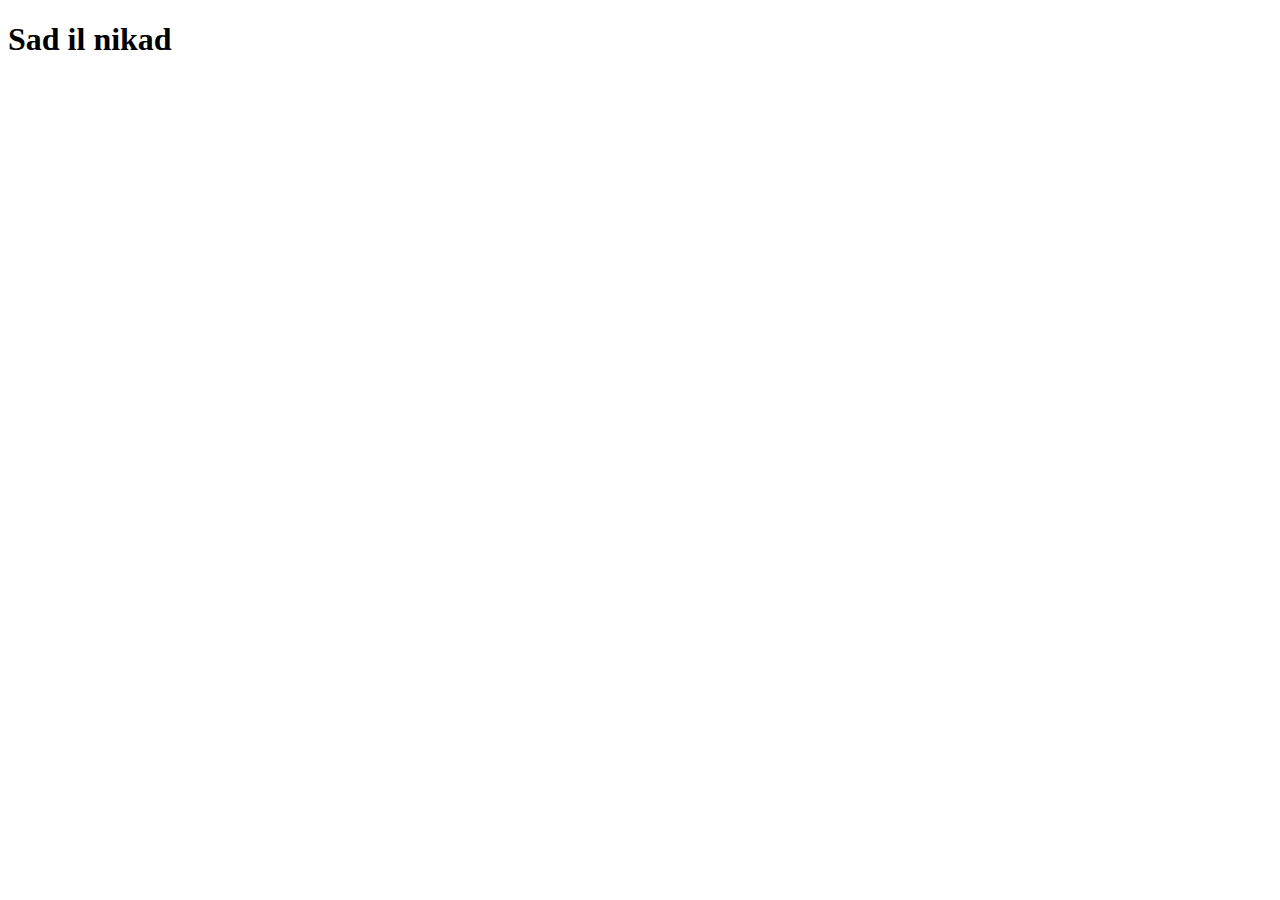
==== index.html @ 03005bd8 "first commit" ====
<!DOCTYPE html>
<html lang="en">
<head>
    <meta charset="UTF-8">
    <meta name="viewport" content="width=device-width, initial-scale=1.0">
    <title>pro-page</title>
</head>
<body>
    <h1>Sad il nikad</h1>
    
</body>
</html>
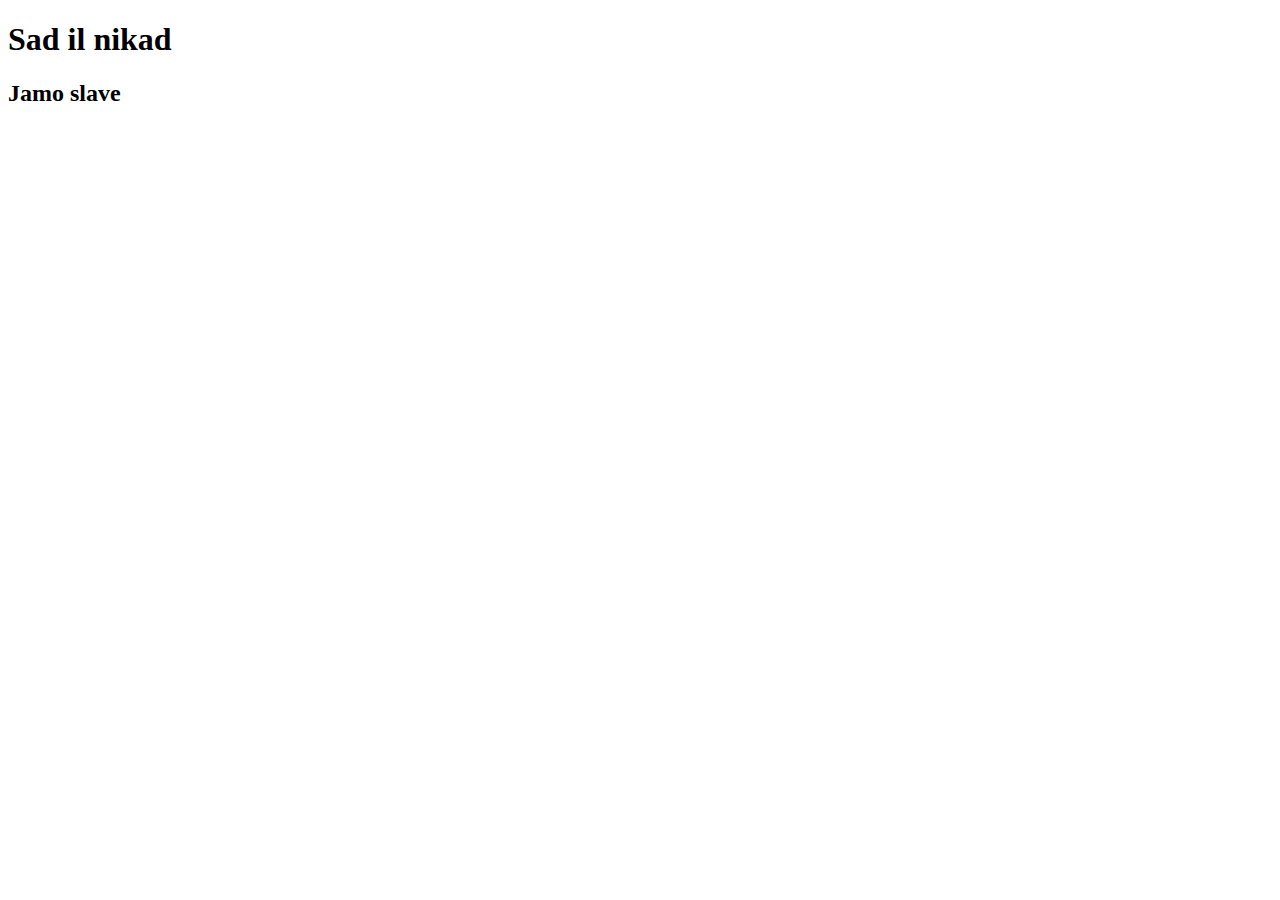
==== commit 9b0e94e1: "second commit" ====
--- a/index.html
+++ b/index.html
@@ -7,6 +7,7 @@
 </head>
 <body>
     <h1>Sad il nikad</h1>
+    <h2>Jamo slave</h2>
     
 </body>
 </html>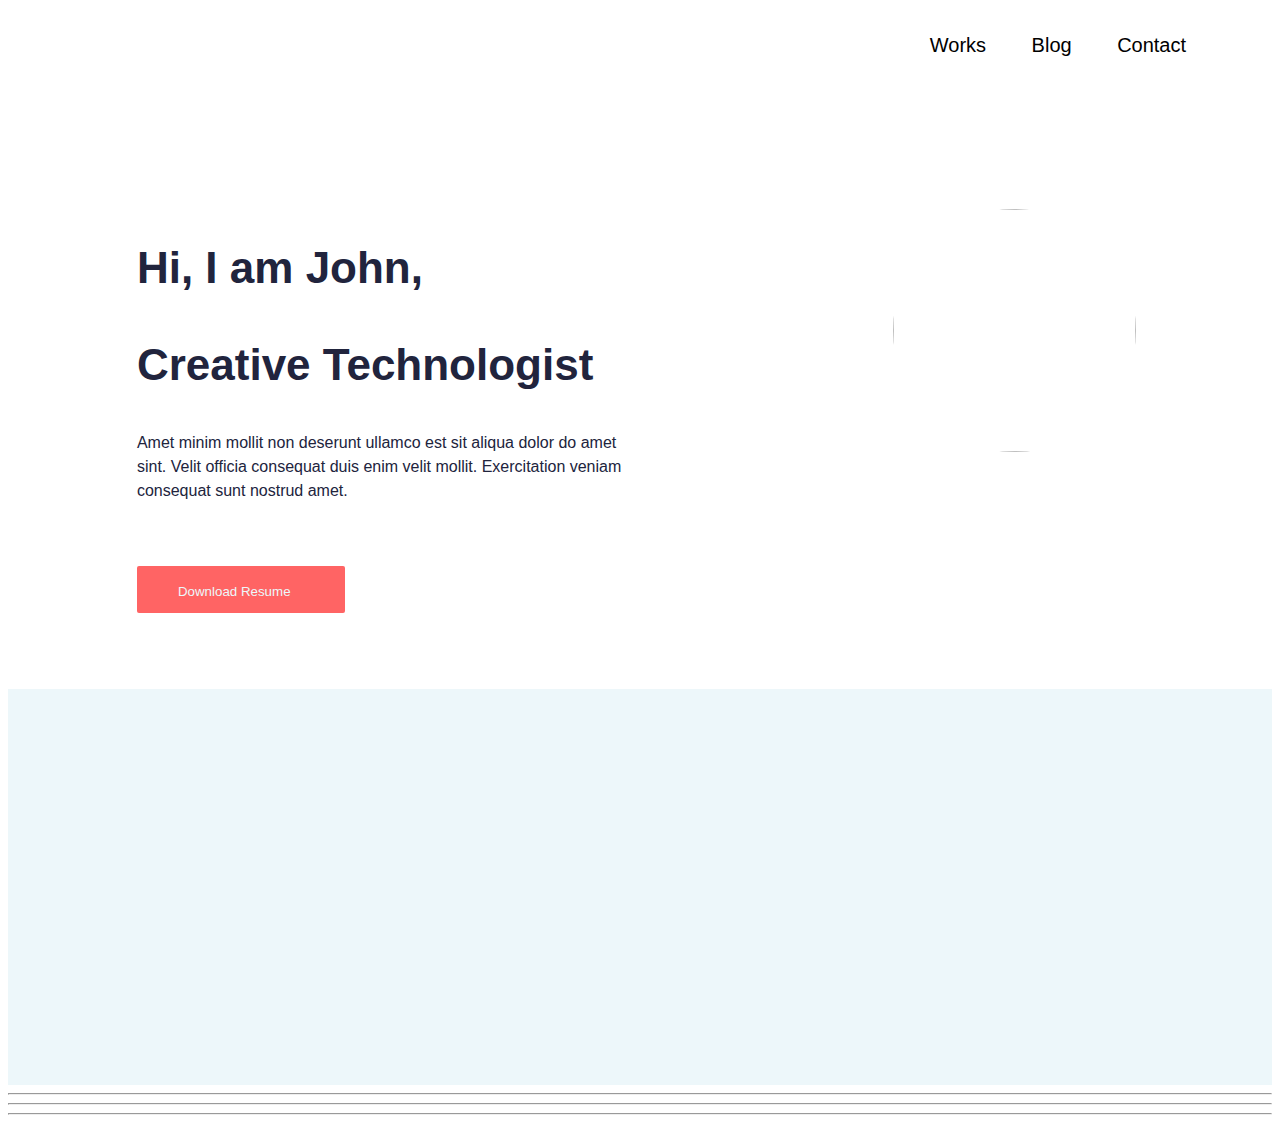
==== commit 57c68d35: "adds" ====
--- a/index.html
+++ b/index.html
@@ -3,11 +3,49 @@
 <head>
     <meta charset="UTF-8">
     <meta name="viewport" content="width=device-width, initial-scale=1.0">
+    <link rel="stylesheet" href="./styles.css">
     <title>pro-page</title>
 </head>
 <body>
-    <h1>Sad il nikad</h1>
-    <h2>Jamo slave</h2>
+    <header>
+        <nav>
+            <div class="works">Works</div>
+            <div class="Blog">Blog</div>
+            <div class="contact">Contact</div>
+        </nav>
+        <div class="one">
+        <div class="left">
+        <h1>Hi, I am John,</h1>
+            <h2>Creative Technologist</h2>
+        <p>Amet minim mollit non deserunt ullamco est sit aliqua dolor do amet sint. Velit officia consequat duis enim velit mollit. Exercitation veniam consequat sunt nostrud amet.</p>
+        <button>
+            <div class="button">Download Resume</div>
+        </button>
+    </div>
+    <div class="right">
+        <img src="https://media.licdn.com/dms/image/C5103AQF0Eo6iZJomJw/profile-displayphoto-shrink_400_400/0/1516503874235?e=1712793600&v=beta&t=aLC0ZxQ8sCHpFwIGe3-WvV6Z8uPuL1r4CZ-UzXwDHxU"/>
+    </div>
+</div>
+    </header>
+   <div class="blue">
+    <div class="left-side">
+        <div class="post"></div>
+        <div class="white-left"></div>
+    </div>
+    <div class="right-side">
+        <div class="view-all"></div>
+        <div class="white-right"></div>
+    </div>
+   </div>
+   <div class="featured-works">
+    <div class="dashboards"></div>
+    <hr></hr>
+    <div class="portraits"></div>
+    <hr></hr>
+    <div class="36days"></div>
+    <hr></hr>
+   </div>
+   <footer></footer>
     
 </body>
 </html>--- a/styles.css
+++ b/styles.css
@@ -0,0 +1,127 @@
+html{
+    margin: 0;
+ 
+}
+    
+
+
+
+
+
+
+body{
+   
+    
+
+    
+
+
+}
+nav {
+    display: flex;
+    flex-direction: row;
+    justify-content: flex-end;
+    margin-right: 5%;
+    font-family: sans-serif;
+    font-size: 20px;
+    font-weight: 500;
+    line-height: 29px;
+    letter-spacing: 0px;
+    text-align: right;
+    margin-bottom: 10%;
+    margin-left: 5%;
+    margin-right: 5%;
+
+}
+div.works, div.Blog, div.contact {
+    padding: 2%;
+}
+.one{
+    display: flex;
+    flex-direction: row;
+    justify-content: space-between;
+}
+.left{
+    width: 60%;
+}
+.right{
+    width: 30%;
+}
+    
+
+
+
+img {
+width: 243px;
+height: 243px;
+top: 210px;
+left: 760px;
+border-radius: 50%;
+margin-right:  4%;
+
+
+}
+h1, h2 {
+font-family: sans-serif;
+font-size: 44px;
+font-weight: 700;
+line-height: 60px;
+letter-spacing: 0px;
+text-align: left;
+color: #21243D;
+margin-left: 17%;
+}
+p{
+    width: 497px;
+    height: 66px;
+    top: 373px;
+    left: 148px;
+    font-family: sans-serif;
+    font-size: 16px;
+    font-weight: 400;
+    line-height: 24px;
+    letter-spacing: 0px;
+    text-align: left;
+    color: #21243D;
+    margin-left: 17%;
+
+
+
+}
+button{
+    Width: 208px; 
+    Height: 47px;
+    Top: 477px;
+    Left: 148px;
+    border-radius: 2px 2px 2px 2px;
+    background: #FF6464;
+    margin-left: 17%;
+    border:#FF6464;
+    margin-top: 7%;
+    margin-bottom: 10%;
+   
+
+
+}
+.button{
+    width: 167px;
+    height: 21px;
+    top: 486px;
+    left: 168px;
+    color: #EDF7FA;
+    font-family: sans-serif;
+    font-weight: 500;
+    Size: 20px;
+    line-height: 29.38px;
+    padding-bottom: 3%;
+    padding-left: 4%;
+
+
+}
+.blue{
+    width: 100%;
+    height: 396px;
+    top: 595px;
+    background-color: #EDF7FA;
+    
+}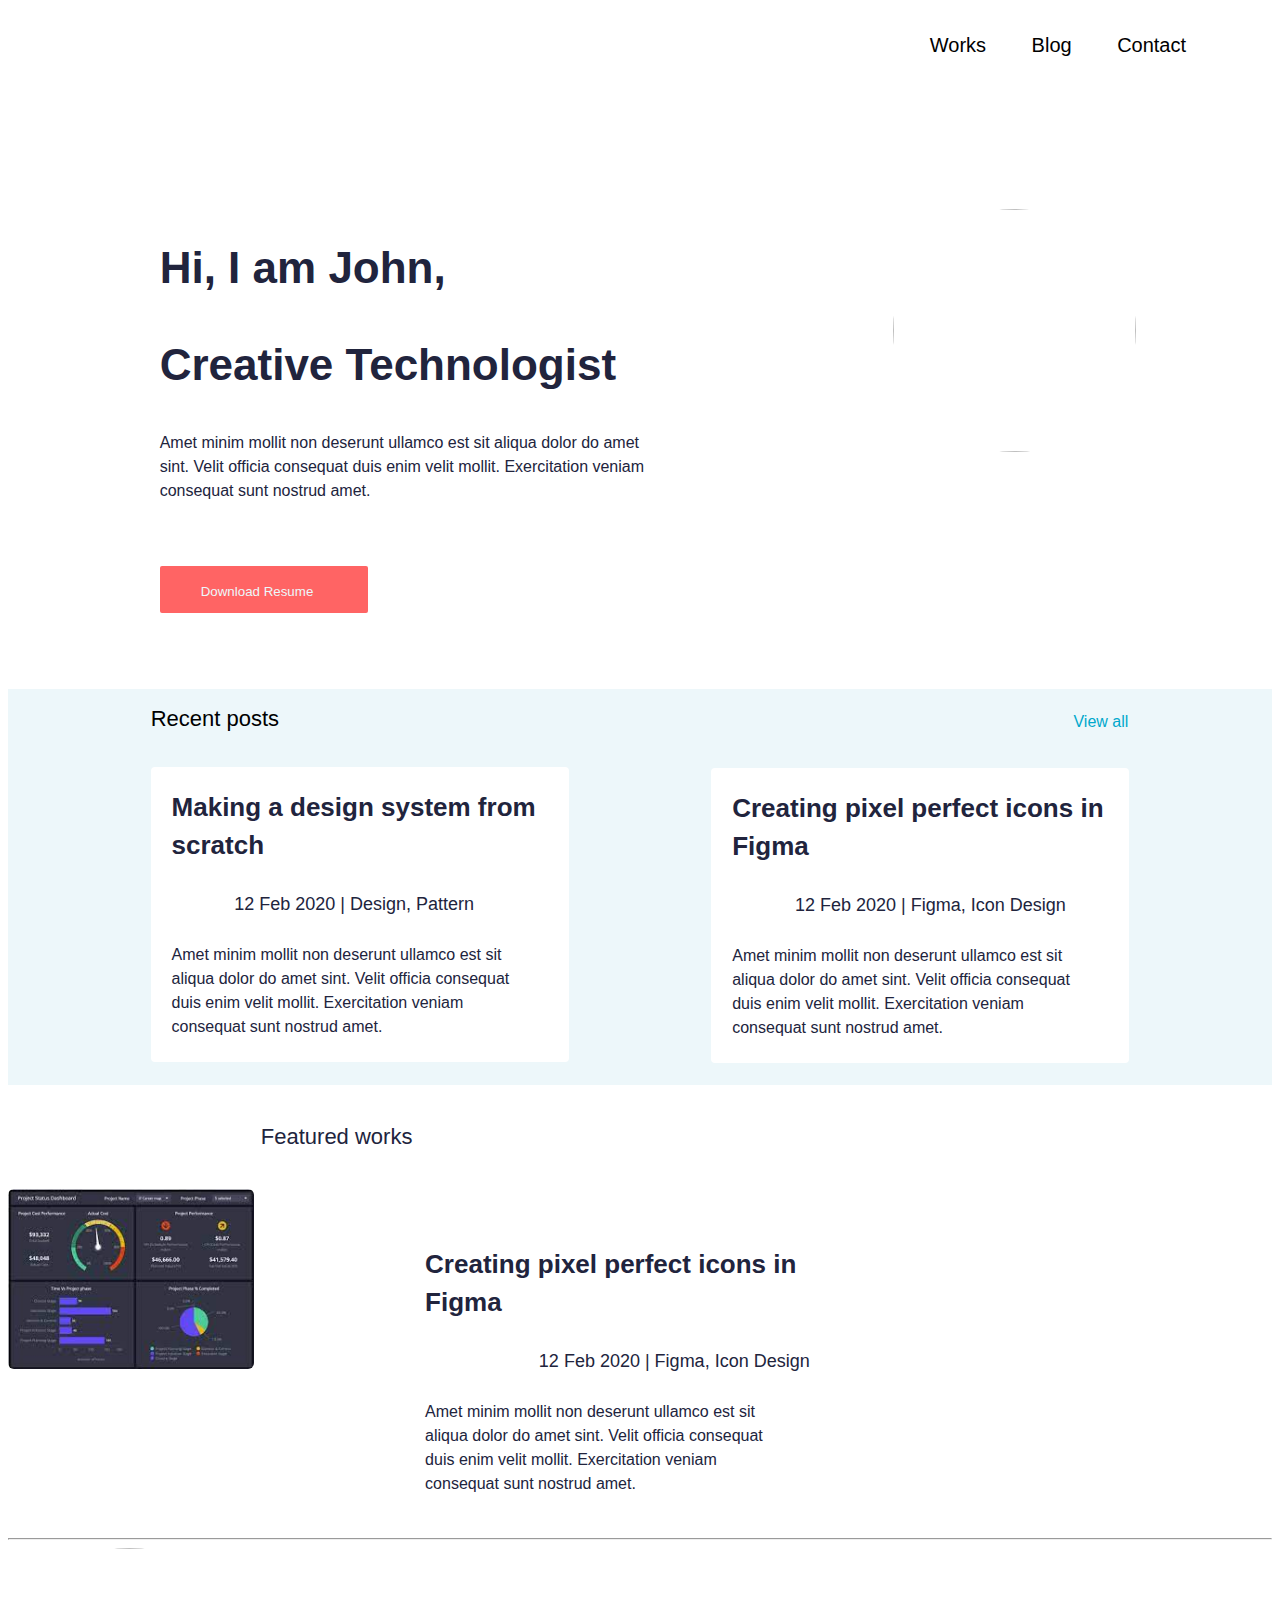
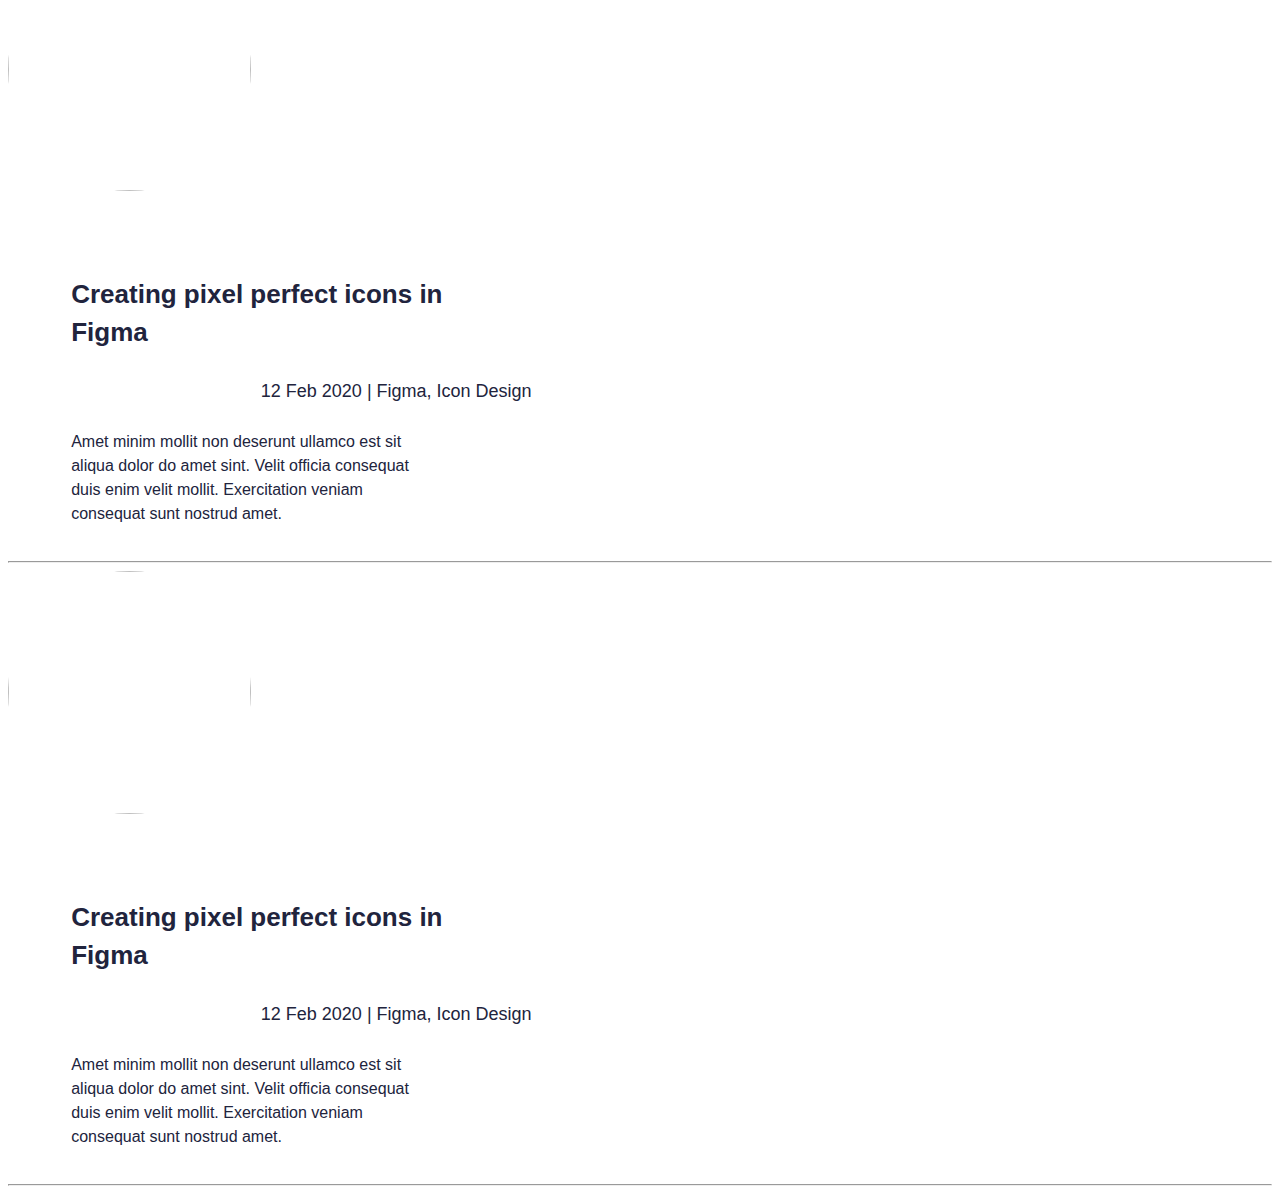
==== commit 8b0164f4: "commit" ====
--- a/index.html
+++ b/index.html
@@ -29,20 +29,66 @@
     </header>
    <div class="blue">
     <div class="left-side">
-        <div class="post"></div>
-        <div class="white-left"></div>
+        <div class="post">Recent posts</div>
+        <div class="white-left">
+           <h1 class="left1">Making a design system from scratch</h1>
+           <p class="left2">12 Feb 2020    |    Design, Pattern</p>
+           <h2 class="left3">Amet minim mollit non deserunt ullamco est sit 
+            aliqua dolor do amet sint. Velit officia consequat 
+            duis enim velit mollit. Exercitation veniam 
+            consequat sunt nostrud amet.</h2>
+
+        </div>
     </div>
     <div class="right-side">
-        <div class="view-all"></div>
-        <div class="white-right"></div>
+        <div class="view-all">View all</div>
+        <div class="white-right">
+            <h1 class="left1">Creating pixel perfect icons in Figma</h1>
+           <p class="left2">12 Feb 2020    |    Figma, Icon Design</p>
+           <h2 class="left3">Amet minim mollit non deserunt ullamco est sit 
+            aliqua dolor do amet sint. Velit officia consequat 
+            duis enim velit mollit. Exercitation veniam 
+            consequat sunt nostrud amet.</h2>
+
+        </div>
     </div>
    </div>
    <div class="featured-works">
-    <div class="dashboards"></div>
+    <p class="featured">Featured works</p>
+    <div class="dashboards">
+       <div class="dash">
+        <img class="image1" src="[data-uri]"/>
+       </div>
+       <div class="dash2"> 
+        <h1 class="left1">Creating pixel perfect icons in Figma</h1>
+        <p class="left2">12 Feb 2020    |    Figma, Icon Design</p>
+        <h2 class="left3">Amet minim mollit non deserunt ullamco est sit 
+         aliqua dolor do amet sint. Velit officia consequat 
+         duis enim velit mollit. Exercitation veniam 
+         consequat sunt nostrud amet.</h2>
+        </div>
+
+    </div>
     <hr></hr>
-    <div class="portraits"></div>
+    <div class="portraits">
+        <img src=""/>
+        <h1 class="left1">Creating pixel perfect icons in Figma</h1>
+        <p class="left2">12 Feb 2020    |    Figma, Icon Design</p>
+        <h2 class="left3">Amet minim mollit non deserunt ullamco est sit 
+         aliqua dolor do amet sint. Velit officia consequat 
+         duis enim velit mollit. Exercitation veniam 
+         consequat sunt nostrud amet.</h2>
+    </div>
     <hr></hr>
-    <div class="36days"></div>
+    <div class="36days">
+        <img src=""/>
+        <h1 class="left1">Creating pixel perfect icons in Figma</h1>
+        <p class="left2">12 Feb 2020    |    Figma, Icon Design</p>
+        <h2 class="left3">Amet minim mollit non deserunt ullamco est sit 
+         aliqua dolor do amet sint. Velit officia consequat 
+         duis enim velit mollit. Exercitation veniam 
+         consequat sunt nostrud amet.</h2>
+    </div>
     <hr></hr>
    </div>
    <footer></footer>
--- a/styles.css
+++ b/styles.css
@@ -69,7 +69,7 @@
 letter-spacing: 0px;
 text-align: left;
 color: #21243D;
-margin-left: 17%;
+margin-left: 20%;
 }
 p{
     width: 497px;
@@ -83,7 +83,7 @@
     letter-spacing: 0px;
     text-align: left;
     color: #21243D;
-    margin-left: 17%;
+    margin-left: 20%;
 
 
 
@@ -91,11 +91,9 @@
 button{
     Width: 208px; 
     Height: 47px;
-    Top: 477px;
-    Left: 148px;
     border-radius: 2px 2px 2px 2px;
     background: #FF6464;
-    margin-left: 17%;
+    margin-left: 20%;
     border:#FF6464;
     margin-top: 7%;
     margin-bottom: 10%;
@@ -119,9 +117,133 @@
 
 }
 .blue{
+    display: flex;
+    flex-direction: row;
+    justify-content: space-evenly;
     width: 100%;
     height: 396px;
     top: 595px;
     background-color: #EDF7FA;
     
+}
+.white-left{
+    width: 418px;
+    height: 295px;
+    border-radius: 4px;
+    background: #FFFFFF;
+    margin-top: 1%;
+  
+
+}
+.white-right{
+    width: 418px;
+    height: 295px;
+    border-radius: 4px;
+    background: #FFFFFF;
+    margin-top: 9%;
+   
+}
+.post{
+    width: 129px;
+    height: 60px;
+    top: 602px;
+    left: 148px;
+    font-family: sans-serif;
+    font-size: 22px;
+    font-weight: 400;
+    line-height: 60px;
+    letter-spacing: 0px;
+    text-align: left;
+
+
+}
+.left1{
+    width: 374px;
+    height: 85px;
+    color: #21243D;
+    font-family: sans-serif;
+    font-size: 26px;
+    font-weight: 700;
+    line-height: 38px;
+    letter-spacing: 0px;
+    text-align: left;
+    margin-left: 5%;
+    padding-top: 5%;
+
+}
+.left2{
+width: 374px;
+height: 34px;
+font-family: sans-serif;
+font-size: 18px;
+font-weight: 400;
+line-height: 26px;
+letter-spacing: 0px;
+text-align: left;
+color: #21243D;
+margin-left: 20%;
+
+}
+.left3{
+    width: 368px;
+    height: 117px;
+    font-family: sans-serif;
+    font-size: 16px;
+    font-weight: 400;
+    line-height: 24px;
+    letter-spacing: 0px;
+    text-align: left;
+    color: #21243D;
+    margin-left: 5%;
+
+}
+.view-all{
+    width: 208px;
+    height: 20px;
+    font-family: sans-serif;
+    font-size: 16px;
+    font-weight: 400;
+    line-height: 24px;
+    letter-spacing: 0px;
+    text-align: right;
+    color: #00A8CC;
+    margin-left: 50%;
+    padding-top: 5%;
+    padding-bottom: 0;
+
+
+}
+.featured{
+ width: 152px;
+height: 60px;
+font-family: sans-serif;
+font-size: 22px;
+font-weight: 400;
+line-height: 60px;
+letter-spacing: 0px;
+text-align: left;
+color: #21243D;
+}
+
+
+.image1 {
+background-size: cover;
+width: 246px;
+height: 180px;
+top: 1088px;
+left: 146px;
+border-radius: 6px;
+
+
+}
+.dashboards{
+    display: flex;
+    flex-direction: row;
+    
+}
+.dash{
+    width: 30%;
+}
+.dash2{
+    width: 60%;
 }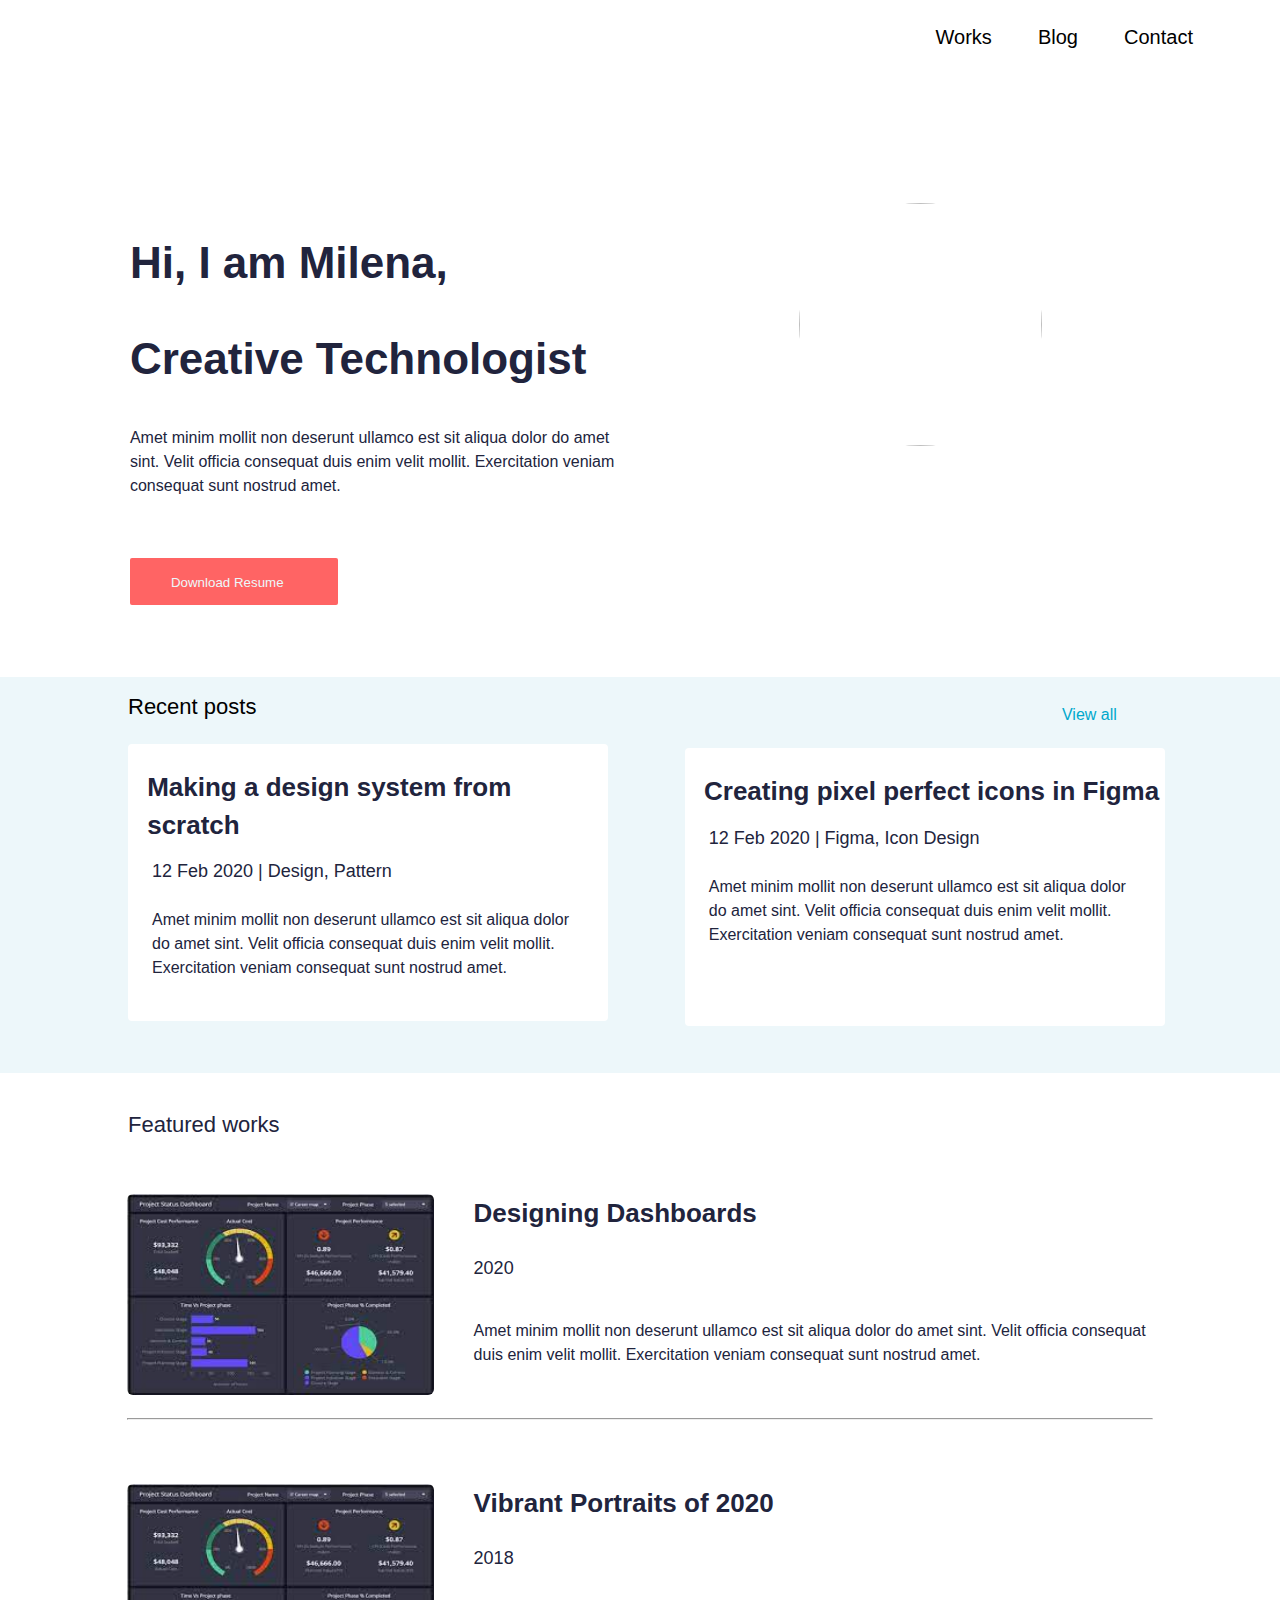
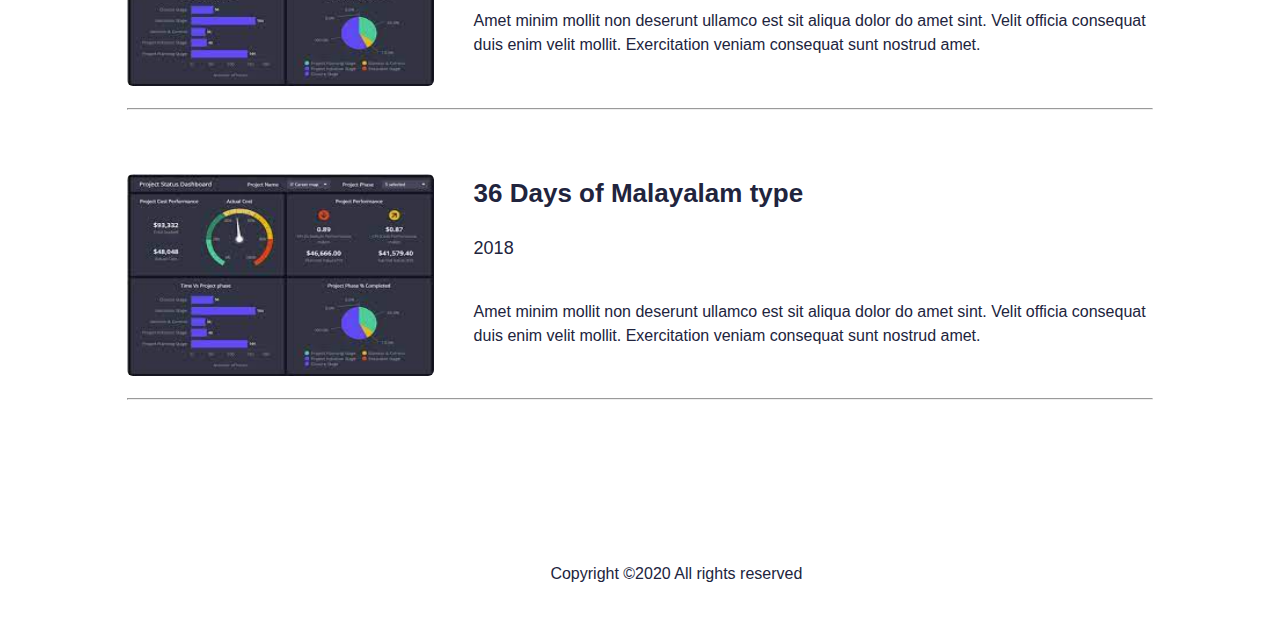
==== commit 8abd8c81: "mobile" ====
--- a/index.html
+++ b/index.html
@@ -4,6 +4,7 @@
     <meta charset="UTF-8">
     <meta name="viewport" content="width=device-width, initial-scale=1.0">
     <link rel="stylesheet" href="./styles.css">
+    <link rel="stylesheet" href="https://cdnjs.cloudflare.com/ajax/libs/font-awesome/6.5.1/css/all.min.css" integrity="sha512-DTOQO9RWCH3ppGqcWaEA1BIZOC6xxalwEsw9c2QQeAIftl+Vegovlnee1c9QX4TctnWMn13TZye+giMm8e2LwA==" crossorigin="anonymous" referrerpolicy="no-referrer" />
     <title>pro-page</title>
 </head>
 <body>
@@ -14,8 +15,11 @@
             <div class="contact">Contact</div>
         </nav>
         <div class="one">
+            <div class="noshow">
+                <img src="https://media.licdn.com/dms/image/C5103AQF0Eo6iZJomJw/profile-displayphoto-shrink_400_400/0/1516503874235?e=1712793600&v=beta&t=aLC0ZxQ8sCHpFwIGe3-WvV6Z8uPuL1r4CZ-UzXwDHxU"/>
+            </div>
         <div class="left">
-        <h1>Hi, I am John,</h1>
+        <h1>Hi, I am Milena,</h1>
             <h2>Creative Technologist</h2>
         <p>Amet minim mollit non deserunt ullamco est sit aliqua dolor do amet sint. Velit officia consequat duis enim velit mollit. Exercitation veniam consequat sunt nostrud amet.</p>
         <button>
@@ -28,12 +32,13 @@
 </div>
     </header>
    <div class="blue">
+    <div class="blue1">
     <div class="left-side">
         <div class="post">Recent posts</div>
         <div class="white-left">
-           <h1 class="left1">Making a design system from scratch</h1>
-           <p class="left2">12 Feb 2020    |    Design, Pattern</p>
-           <h2 class="left3">Amet minim mollit non deserunt ullamco est sit 
+           <h1 class="left4">Making a design system from scratch</h1>
+           <p class="left5">12 Feb 2020    |    Design, Pattern</p>
+           <h2 class="left6">Amet minim mollit non deserunt ullamco est sit 
             aliqua dolor do amet sint. Velit officia consequat 
             duis enim velit mollit. Exercitation veniam 
             consequat sunt nostrud amet.</h2>
@@ -43,15 +48,17 @@
     <div class="right-side">
         <div class="view-all">View all</div>
         <div class="white-right">
-            <h1 class="left1">Creating pixel perfect icons in Figma</h1>
-           <p class="left2">12 Feb 2020    |    Figma, Icon Design</p>
-           <h2 class="left3">Amet minim mollit non deserunt ullamco est sit 
+            <h1 class="left4">Creating pixel perfect icons in 
+                Figma</h1>
+           <p class="left5">12 Feb 2020    |    Figma, Icon Design</p>
+           <h2 class="left6">Amet minim mollit non deserunt ullamco est sit 
             aliqua dolor do amet sint. Velit officia consequat 
             duis enim velit mollit. Exercitation veniam 
             consequat sunt nostrud amet.</h2>
 
         </div>
     </div>
+</div>
    </div>
    <div class="featured-works">
     <p class="featured">Featured works</p>
@@ -60,38 +67,54 @@
         <img class="image1" src="[data-uri]"/>
        </div>
        <div class="dash2"> 
-        <h1 class="left1">Creating pixel perfect icons in Figma</h1>
-        <p class="left2">12 Feb 2020    |    Figma, Icon Design</p>
-        <h2 class="left3">Amet minim mollit non deserunt ullamco est sit 
-         aliqua dolor do amet sint. Velit officia consequat 
-         duis enim velit mollit. Exercitation veniam 
-         consequat sunt nostrud amet.</h2>
+        <h1 class="left1">Designing Dashboards</h1>
+        <p class="left2">2020</p>
+        <h2 class="left3">Amet minim mollit non deserunt ullamco est sit aliqua dolor do amet sint. Velit 
+            officia consequat duis enim velit mollit. Exercitation veniam consequat sunt 
+            nostrud amet.</h2>
         </div>
 
     </div>
     <hr></hr>
-    <div class="portraits">
-        <img src=""/>
-        <h1 class="left1">Creating pixel perfect icons in Figma</h1>
-        <p class="left2">12 Feb 2020    |    Figma, Icon Design</p>
-        <h2 class="left3">Amet minim mollit non deserunt ullamco est sit 
-         aliqua dolor do amet sint. Velit officia consequat 
-         duis enim velit mollit. Exercitation veniam 
-         consequat sunt nostrud amet.</h2>
-    </div>
-    <hr></hr>
-    <div class="36days">
-        <img src=""/>
-        <h1 class="left1">Creating pixel perfect icons in Figma</h1>
-        <p class="left2">12 Feb 2020    |    Figma, Icon Design</p>
-        <h2 class="left3">Amet minim mollit non deserunt ullamco est sit 
-         aliqua dolor do amet sint. Velit officia consequat 
-         duis enim velit mollit. Exercitation veniam 
-         consequat sunt nostrud amet.</h2>
-    </div>
-    <hr></hr>
+    <div class="dashboards" id="no-show">
+        <div class="dash">
+         <img class="image1" src="[data-uri]"/>
+        </div>
+        <div class="dash2" > 
+         <h1 class="left1">Vibrant Portraits of 2020</h1>
+         <p class="left2"> 2018</p>
+         <h2 class="left3">Amet minim mollit non deserunt ullamco est sit aliqua dolor do amet sint. Velit 
+            officia consequat duis enim velit mollit. Exercitation veniam consequat sunt 
+            nostrud amet.</h2>
+         </div>
+ 
+     </div>
+    <hr id="no-show"></hr>
+    <div class="dashboards" id="no-show">
+        <div class="dash">
+         <img class="image1" src="[data-uri]"/>
+        </div>
+        <div class="dash2"> 
+         <h1 class="left1">36 Days of Malayalam type</h1>
+         <p class="left2">2018</p>
+         <h2 class="left3">Amet minim mollit non deserunt ullamco est sit aliqua dolor do amet sint. Velit 
+            officia consequat duis enim velit mollit. Exercitation veniam consequat sunt 
+            nostrud amet.</h2>
+         </div>
+ 
+     </div>
+    <hr id="no-show"></hr>
    </div>
-   <footer></footer>
+   <footer>
+    <div class="icons">
+    <i class="fa-brands fa-facebook"></i>
+    <i class="fa-brands fa-instagram"></i>
+    <i class="fa-brands fa-twitter"></i>
+    <i class="fa-brands fa-linkedin"></i>
+</div>
+
+    <p class="footer">Copyright ©2020 All rights reserved </p>
+   </footer>
     
 </body>
 </html>--- a/styles.css
+++ b/styles.css
@@ -3,18 +3,10 @@
  
 }
     
-
-
-
-
-
-
 body{
-   
-    
-
-    
-
+    margin: 0;
+    padding: 0;
+    overflow-x: hidden;
 
 }
 nav {
@@ -39,13 +31,14 @@
 .one{
     display: flex;
     flex-direction: row;
-    justify-content: space-between;
+    
 }
 .left{
     width: 60%;
 }
 .right{
-    width: 30%;
+    width: 40%;
+    margin-left: 6%;
 }
     
 
@@ -69,7 +62,7 @@
 letter-spacing: 0px;
 text-align: left;
 color: #21243D;
-margin-left: 20%;
+margin-left: 18%;
 }
 p{
     width: 497px;
@@ -83,7 +76,7 @@
     letter-spacing: 0px;
     text-align: left;
     color: #21243D;
-    margin-left: 20%;
+    margin-left: 18%;
 
 
 
@@ -93,7 +86,7 @@
     Height: 47px;
     border-radius: 2px 2px 2px 2px;
     background: #FF6464;
-    margin-left: 20%;
+    margin-left: 18%;
     border:#FF6464;
     margin-top: 7%;
     margin-bottom: 10%;
@@ -124,42 +117,47 @@
     height: 396px;
     top: 595px;
     background-color: #EDF7FA;
-    
-}
+}
+
+
+    
+
 .white-left{
-    width: 418px;
-    height: 295px;
+    width: 75%;
+    height: 70%;
     border-radius: 4px;
     background: #FFFFFF;
     margin-top: 1%;
+    margin-left: 20%;
   
 
 }
 .white-right{
-    width: 418px;
-    height: 295px;
+    width: 75%;
+    height: 70%;
     border-radius: 4px;
     background: #FFFFFF;
-    margin-top: 9%;
+    margin-top: 4%;
+    margin-left: 7%;
    
 }
 .post{
     width: 129px;
     height: 60px;
-    top: 602px;
-    left: 148px;
     font-family: sans-serif;
     font-size: 22px;
     font-weight: 400;
     line-height: 60px;
     letter-spacing: 0px;
     text-align: left;
+    margin-left: 20%;
+   
 
 
 }
 .left1{
-    width: 374px;
-    height: 85px;
+    width: 95%;
+    height: auto;
     color: #21243D;
     font-family: sans-serif;
     font-size: 26px;
@@ -167,26 +165,76 @@
     line-height: 38px;
     letter-spacing: 0px;
     text-align: left;
+    margin-left: 10%;
+    padding-top: 0;
+    margin-top: 0%;
+    margin-bottom: 3%;
+
+}
+.left2{
+    width: 374px;
+    height: auto;
+    font-family: sans-serif;
+    font-size: 18px;
+    font-weight: 400;
+    line-height: 26px;
+    letter-spacing: 0px;
+    text-align: left;
+    color: #21243D;
+    margin-left: 10%;
+    margin-top: 0%;
+    margin-bottom: 0%;
+
+}
+.left3{
+    width: 90%;
+    height: auto;
+    font-family: sans-serif;
+    font-size: 16px;
+    font-weight: 400;
+    line-height: 24px;
+    letter-spacing: 0px;
+    text-align: left;
+    color: #21243D;
+    margin-left: 10%;
+    margin-top: 5%;
+
+}
+.left4{
+    width: 95%;
+    height: auto;
+    color: #21243D;
+    font-family: sans-serif;
+    font-size: 26px;
+    font-weight: 700;
+    line-height: 38px;
+    letter-spacing: 0px;
+    text-align: left;
+    margin-left: 4%;
+    padding-top: 5%;
+    margin-top: 0%;
+    margin-bottom: 3%;
+
+
+}
+.left5{
+    width: 374px;
+    height: auto;
+    font-family: sans-serif;
+    font-size: 18px;
+    font-weight: 400;
+    line-height: 26px;
+    letter-spacing: 0px;
+    text-align: left;
+    color: #21243D;
     margin-left: 5%;
-    padding-top: 5%;
-
-}
-.left2{
-width: 374px;
-height: 34px;
-font-family: sans-serif;
-font-size: 18px;
-font-weight: 400;
-line-height: 26px;
-letter-spacing: 0px;
-text-align: left;
-color: #21243D;
-margin-left: 20%;
-
-}
-.left3{
-    width: 368px;
-    height: 117px;
+    margin-top: 0%;
+    margin-bottom: 0%;
+
+}
+.left6{
+    width: 90%;
+    height: auto;
     font-family: sans-serif;
     font-size: 16px;
     font-weight: 400;
@@ -195,6 +243,7 @@
     text-align: left;
     color: #21243D;
     margin-left: 5%;
+    margin-top: 5%;
 
 }
 .view-all{
@@ -207,11 +256,9 @@
     letter-spacing: 0px;
     text-align: right;
     color: #00A8CC;
-    margin-left: 50%;
-    padding-top: 5%;
+    margin-left: 42%;
+    padding-top: 4%;
     padding-bottom: 0;
-
-
 }
 .featured{
  width: 152px;
@@ -223,22 +270,26 @@
 letter-spacing: 0px;
 text-align: left;
 color: #21243D;
+margin-left: 10%;
+margin-bottom: 0%;
 }
 
 
 .image1 {
 background-size: cover;
-width: 246px;
-height: 180px;
+width: 80%;
+height: 90%;
 top: 1088px;
 left: 146px;
 border-radius: 6px;
+margin-left: 33%;
 
 
 }
 .dashboards{
     display: flex;
     flex-direction: row;
+    padding-top: 3%;
     
 }
 .dash{
@@ -246,4 +297,169 @@
 }
 .dash2{
     width: 60%;
-}+    margin-left: 1%;
+    padding-top: 0%;
+}
+div.right-side, div.left-side {
+    width: 70%;
+    margin: 0%;
+}
+hr{
+    width: 80%;
+    margin-top: 0;
+    margin-bottom: 2%;
+}
+.icons{
+    margin-left: 48%;
+    margin-top: 10%;
+}
+p.footer{
+    margin-left: 43%;
+}
+.fa-brands{
+    padding-right: 3%;
+
+}
+.noshow{
+    display: none;
+}
+.blue1{
+    display: flex;
+}
+@media only screen and (max-width: 600px) {
+   
+    html, body {
+        overflow-x: hidden;
+        margin: 0%;
+        padding: 0%;
+      }
+      body {
+        position: relative;
+      }
+    .one {
+        display: flex;
+        flex-direction: column;
+      
+    }
+    .right{
+        display: none;
+    }
+    body{
+        overflow-x: hidden;
+        margin-left: 2%;
+        margin-right: 2%;
+        width: 95%;
+        position: relative;
+    
+    }
+    nav{
+        display: none;
+    }
+   .noshow{
+    display:flex;
+    margin-left: 17%;
+    margin-top: 20%;
+}
+h1{
+    text-align: end;
+    font-size: 40px;
+    margin-left: 13%;
+    width: 300px;
+    margin-bottom: 0;
+}
+h2{
+
+    text-align: end;
+    font-size: 40px;
+    margin-left: 13%;
+    width: 300px;
+    display: flex;
+    text-align: center;
+    margin-top: 0;
+}
+p{
+    text-align: center;
+    width: 330px;
+    margin-left: 9%;
+}
+button{
+    margin-left: 35%;
+    margin-top: 25%;
+    margin-bottom: 25%;
+}
+.blue1{
+    display: block;
+    height: 1200px;
+   
+   
+}
+.view-all{
+    display: none;
+}
+#no-show{
+    display: none;
+}
+.blue{
+    height: 690px;
+    width: 100%;
+}
+.dashboards {
+    display: flex;
+    flex-direction: column;
+    
+}
+.white-right {
+    
+        width: 330px;
+        height: 270px;
+        border-radius: 4px;
+        background: #FFFFFF;
+        margin-top: 4%;
+        display: flex;
+        flex-direction: column;
+        margin-left: 0;
+    }
+    .white-left {
+        width: 330px;
+        height: 270px;
+        border-radius: 4px;
+        background: #FFFFFF;
+        margin-top: 1%;
+        margin-left: 0%;
+    }
+    .post{
+        margin-left: 45%;
+    }
+    .featured{
+        margin-left: 30%;
+    }
+    .image1{
+        width: 340px;
+        margin-left: 23%;
+    }
+    .left1{
+        width: max-content;
+        padding-top: 5%;
+
+    }
+    .left3{
+        width: 330px;
+    }
+    hr {
+        width: 90%;
+        margin-top: 0;
+        margin-bottom: 40%;
+    }
+    .icons {
+        margin-left: 40%;
+       
+    }
+    p.footer {
+        margin-left: 10%;
+    }
+    
+}
+
+
+   
+  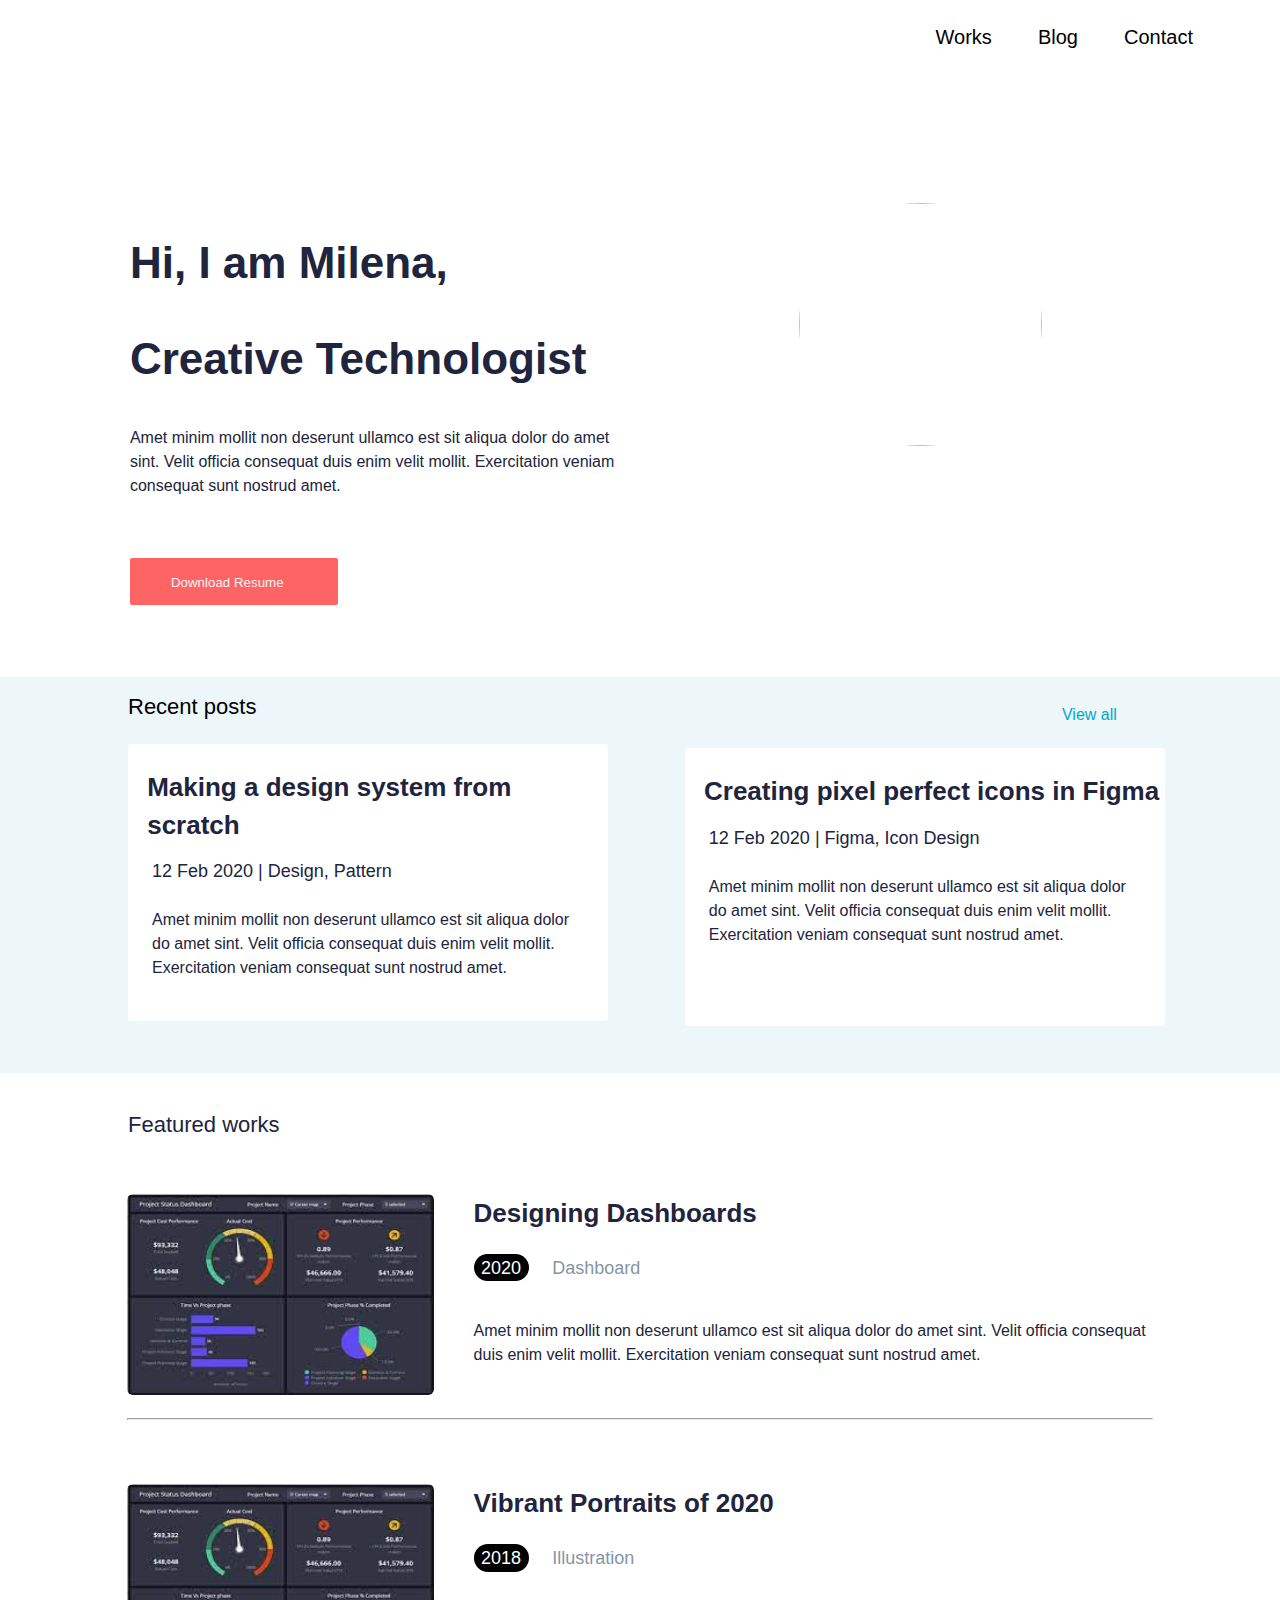
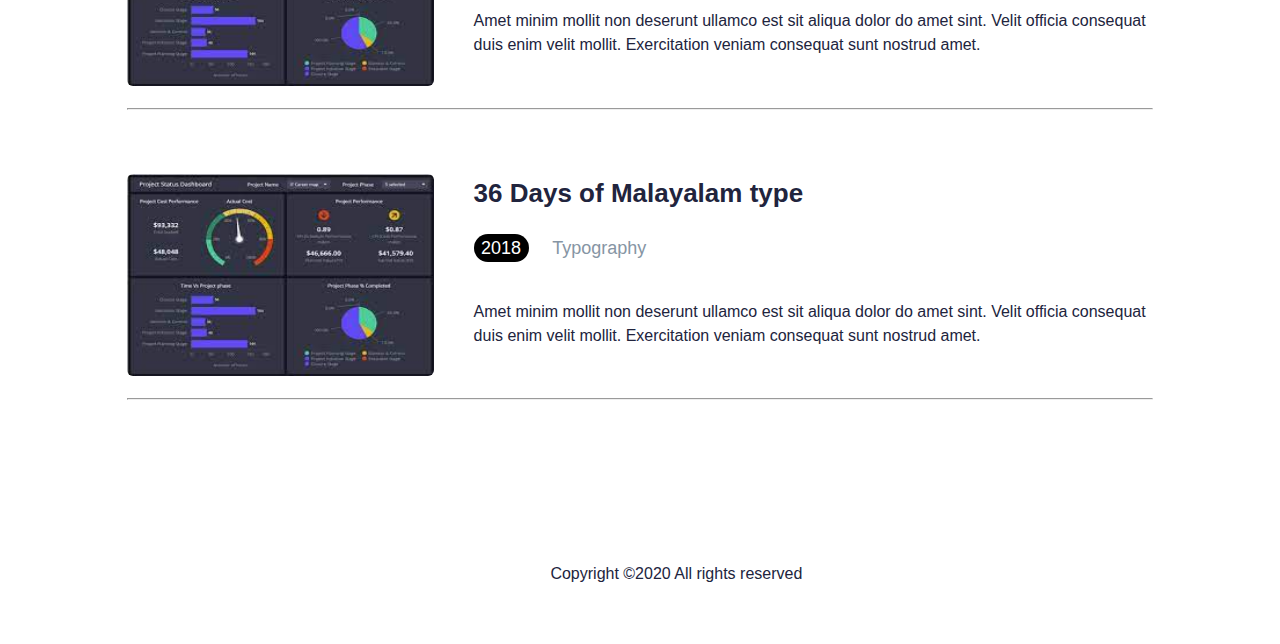
==== commit 9d8311c3: "adds" ====
--- a/index.html
+++ b/index.html
@@ -9,6 +9,10 @@
 </head>
 <body>
     <header>
+        <div class="mobile-header, noshow" >
+            <i class="fa-solid fa-bars"></i>
+
+        </div>
         <nav>
             <div class="works">Works</div>
             <div class="Blog">Blog</div>
@@ -68,7 +72,7 @@
        </div>
        <div class="dash2"> 
         <h1 class="left1">Designing Dashboards</h1>
-        <p class="left2">2020</p>
+        <p class="left2"><span id="year">2020</span>   <span id="grey">  Dashboard </span></p>
         <h2 class="left3">Amet minim mollit non deserunt ullamco est sit aliqua dolor do amet sint. Velit 
             officia consequat duis enim velit mollit. Exercitation veniam consequat sunt 
             nostrud amet.</h2>
@@ -82,7 +86,7 @@
         </div>
         <div class="dash2" > 
          <h1 class="left1">Vibrant Portraits of 2020</h1>
-         <p class="left2"> 2018</p>
+         <p class="left2"> <span id="year">2018</span>   <span id="grey">  Illustration </span></p>
          <h2 class="left3">Amet minim mollit non deserunt ullamco est sit aliqua dolor do amet sint. Velit 
             officia consequat duis enim velit mollit. Exercitation veniam consequat sunt 
             nostrud amet.</h2>
@@ -96,7 +100,7 @@
         </div>
         <div class="dash2"> 
          <h1 class="left1">36 Days of Malayalam type</h1>
-         <p class="left2">2018</p>
+         <p class="left2"><span id="year">2018</span>  <span id="grey">  Typography </span> </p>
          <h2 class="left3">Amet minim mollit non deserunt ullamco est sit aliqua dolor do amet sint. Velit 
             officia consequat duis enim velit mollit. Exercitation veniam consequat sunt 
             nostrud amet.</h2>
--- a/styles.css
+++ b/styles.css
@@ -326,6 +326,20 @@
 .blue1{
     display: flex;
 }
+#grey{
+    color: #8695A4;
+    padding-left: 5%;
+
+}
+#year{
+    background-color: black;
+    color: white;
+    border-radius: 15px 15px 15px 15px;
+    padding-top: 1%;
+    padding-bottom: 1%;
+    padding-left: 2%;
+    padding-right: 2%;
+}
 @media only screen and (max-width: 600px) {
    
     html, body {
@@ -455,7 +469,16 @@
        
     }
     p.footer {
-        margin-left: 10%;
+        margin-left: 6%;
+    }
+    .fa-solid, .fas {
+        font-weight: 900;
+        margin-left: 70%;
+        position: absolute;
+    }
+    .noshow {
+        
+        margin-top: 10%;
     }
     
 }
